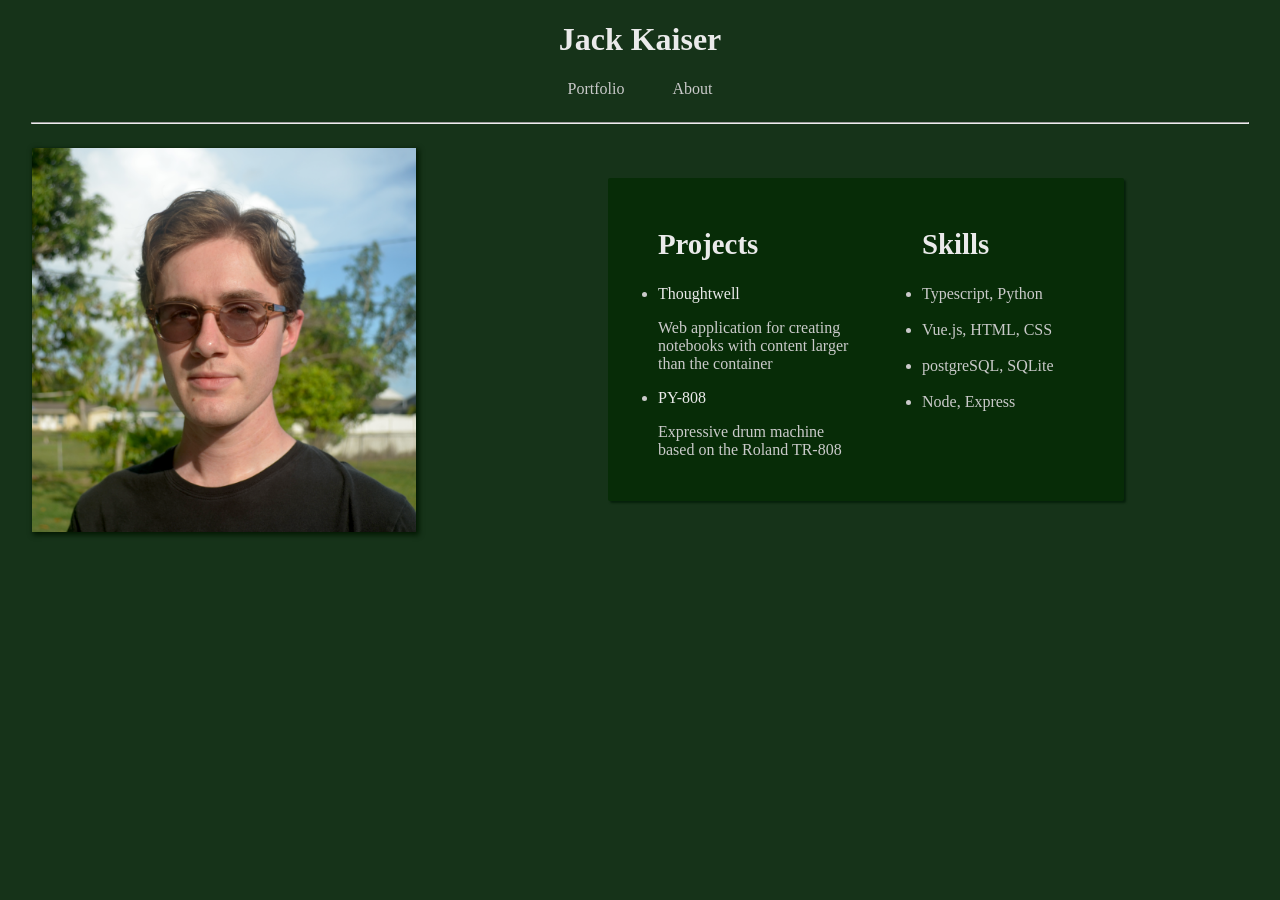
==== index.html @ 276056df "chore: refactor file structure" ====
<!DOCTYPE html>
<html lang="en">
    <head>
        <meta charset="UTF-8">
        <meta name="viewport" content="width=device-width, initial-scale=1.0">
        <title>Jack Kaiser</title>
        <link rel="stylesheet" href="./style/main.css">
        <link rel="stylesheet" href="./style/index.css">
    </head>
    <body>
        <div class="navBar"> 
            <a href="./index.html">
                <h1>Jack Kaiser</h1>
            </a>

            <div class="navElements">
                <a href="./portfolio.html">Portfolio</a>
                <a href="./about.html">About</a>
            </div>

            <hr>
        </div>

        
        <div class="homeContainer">
            <img src="./assets/headshot_github.png" class="headshot">
            
            <div class="profileContainer">

                <div class="contentCard">
                    <ul>
                        <h2>Projects</h2>
                        <li>
                            <a href="./portfolio.html" class="projectTitle">Thoughtwell</a>
                            <p>Web application for creating notebooks with content larger than the container</p>
                        </li>
                        <li>
                            <a href="./portfolio.html" class="projectTitle">PY-808</a>
                            <p>Expressive drum machine based on the Roland TR-808</p>
                        </li>
                    </ul>

                    <ul class="skills">
                        <h2>Skills</h2>
                        <li>Typescript, Python</li>
                        <br>
                        <li>Vue.js, HTML, CSS</li>
                        <br>
                        <li>postgreSQL, SQLite</li>
                        <br>
                        <li>Node, Express</li>
                    </ul>

                </div>

            </div>

        </div>



    </body>
</html>
---- style/main.css ----
:root {
    --primary-text-color: rgb(234, 234, 234);
    --secondary-text-color: rgb(202, 202, 202);
    --primary-content-card-background-color: rgb(7, 44, 7);
}

html , body {
    padding: 0;
    margin: 0;
}

html, body {
    background-color: rgb(22, 51, 25);
}

h1 {
    color: var(--primary-text-color);
}

h2 {
    color: var(--primary-text-color);
}

h3 {
    color: var(--primary-text-color);
}
p {
    color: var(--secondary-text-color);
}

a {
    text-decoration: none;
    color: var(--secondary-text-color);
}

hr {
    width: 95%;
    margin-top: 1.5rem;
    color: var(--primary-text-color);
}

.navBar {
    position: relative;
    display: flex;
    flex-direction: column;
    justify-content: center;
    align-items: center;
}

.navElements {
    display: flex;
    flex-direction: row;
    gap: 3rem;

    font-size: 1rem;
}
---- style/index.css ----
h2 {
    color: var(--primary-text-color);
    font-size: clamp(1rem, 1rem + 1dvw, 2rem);
}

p {
    color: var(--secondary-text-color);
}

li {
    color: var(--secondary-text-color);
}

ul {
    width: 15dvw;
}

.projectTitle {
    color: var(--primary-text-color);
}

.homeContainer {
    display: flex;
    flex-direction: row;
    align-items: top;
    justify-content: left;
    gap: 10rem;
}

.profileContainer {
    color: var(--primary-text-color);
    display: flex;
    flex-direction: row;
    align-items: center;
}

.headshot {
    height: auto;
    max-width: 60%; 
    width: 30%;
    margin: 1rem 2rem;
    object-fit: cover;

    box-shadow: 2px 2px 5px 1px rgb(3, 24, 2);
}

.contentCard {
    background-color: var(--primary-content-card-background-color);
    padding: 10px;
    border-radius: 2px;

    display: flex;
    flex-direction: row;
    gap: 2rem;

    box-shadow: 2px 2px 2px rgb(6, 33, 11);
}

@media (max-width: 915px) {
    .homeContainer {
        gap: 2rem;
    }
}

@media (max-width: 715px) {

    .headshot {
        display: none;
    }

    .homeContainer{
        justify-content: center;
        flex-direction: column;
    }

    .profileContainer {
        flex-direction: column;
    }

    .contentCard {
        flex-direction: column;
        justify-content: center;
        align-items: center;
        width: 80dvw;
        gap: 2rem;
    }

    ul {
        width: 60dvw;
    }
}

/* @media (max-width: 480px) {
    .homeContainer{
        justify-content: center;
        flex-direction: column;
    }

    .profileContainer {
        flex-direction: column;
    }

    .contentCard {
        flex-direction: column;
        justify-content: center;
        align-items: center;
        width: 80dvw;
        gap: 2rem;
    }

    ul {
        width: 60dvw;
    }

} */
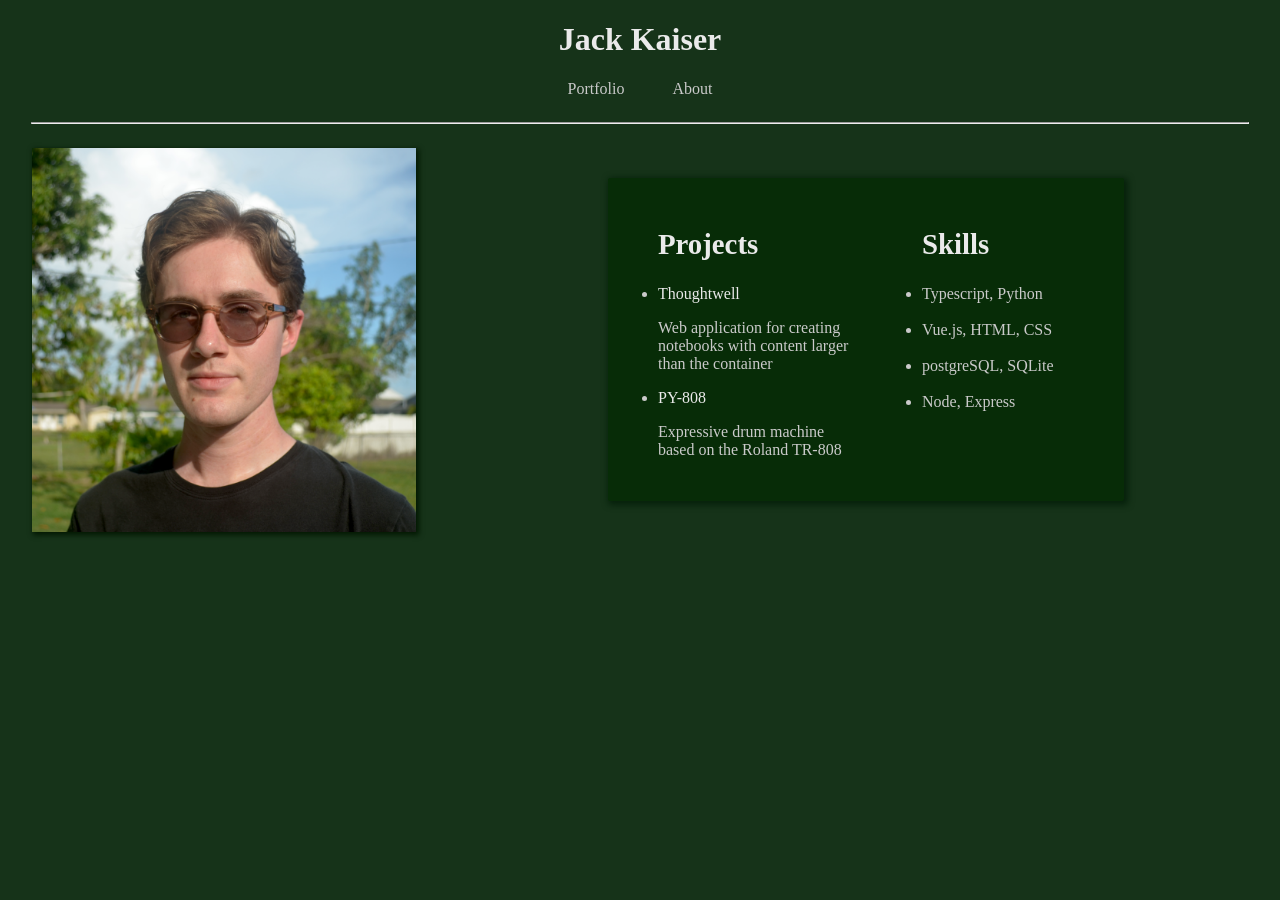
==== commit fc6defec: "feat: enhance portfolio page style" ====
--- a/index.html
+++ b/index.html
@@ -6,6 +6,7 @@
         <title>Jack Kaiser</title>
         <link rel="stylesheet" href="./style/main.css">
         <link rel="stylesheet" href="./style/index.css">
+        <link rel="icon" type="image/x-icon" href="./assets/jk logo favicon.svg">
     </head>
     <body>
         <div class="navBar"> 
--- a/style/main.css
+++ b/style/main.css
@@ -2,6 +2,7 @@
     --primary-text-color: rgb(234, 234, 234);
     --secondary-text-color: rgb(202, 202, 202);
     --primary-content-card-background-color: rgb(7, 44, 7);
+    --content-card-shadow: 2px 2px 6px 2px rgb(6, 33, 11);
 }
 
 html , body {
--- a/style/index.css
+++ b/style/index.css
@@ -53,7 +53,7 @@
     flex-direction: row;
     gap: 2rem;
 
-    box-shadow: 2px 2px 2px rgb(6, 33, 11);
+    box-shadow: var(--content-card-shadow);
 }
 
 @media (max-width: 915px) {
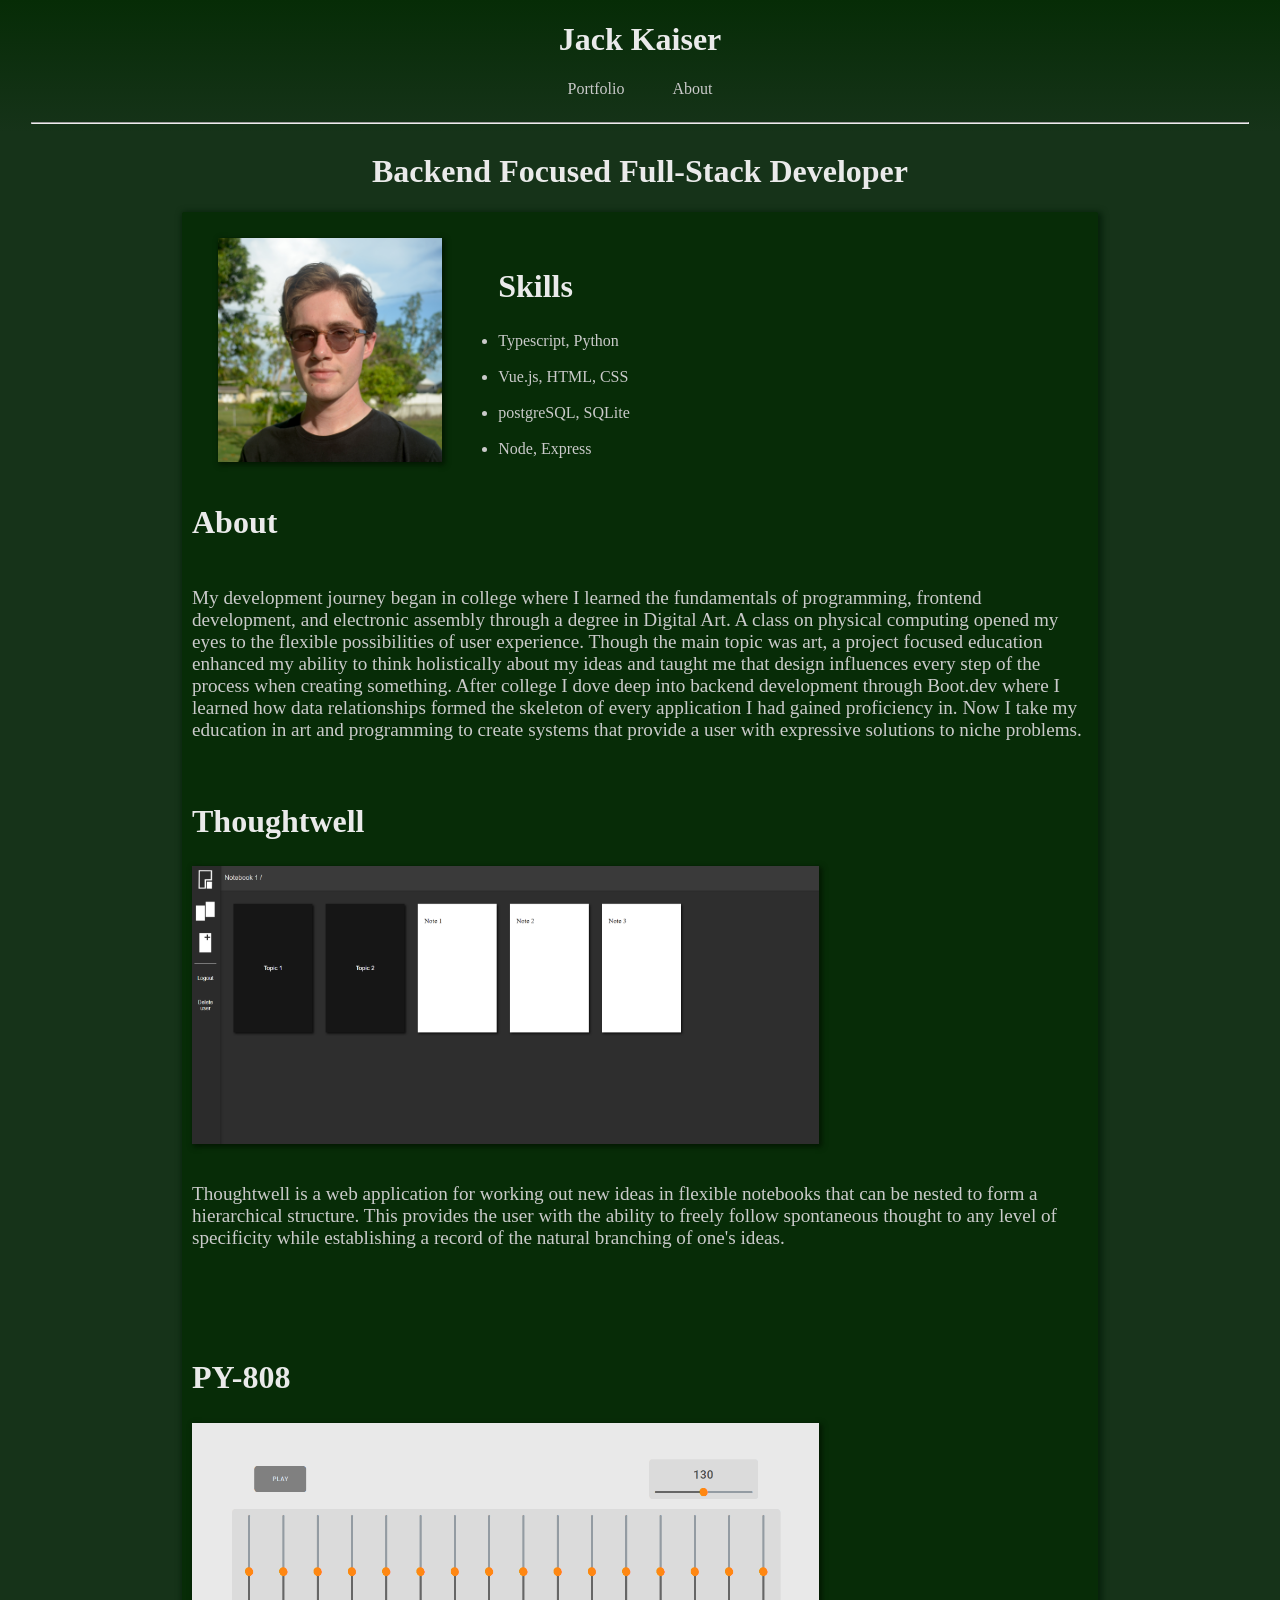
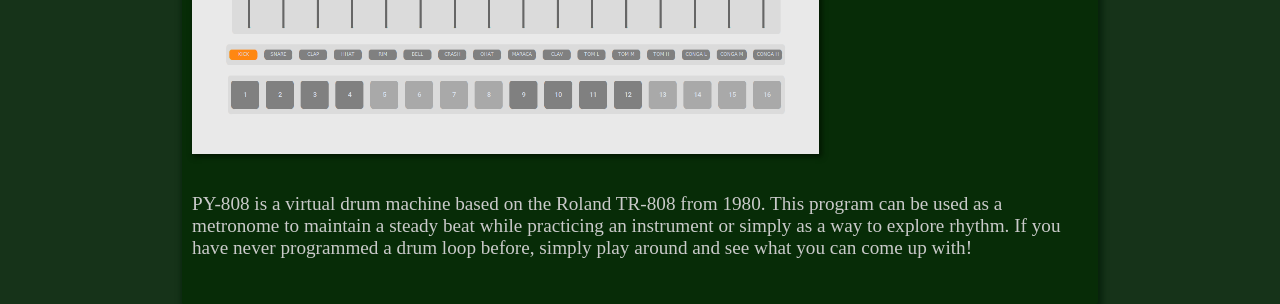
==== commit 03cb9026: "feat: restructure home page" ====
--- a/index.html
+++ b/index.html
@@ -6,6 +6,7 @@
         <title>Jack Kaiser</title>
         <link rel="stylesheet" href="./style/main.css">
         <link rel="stylesheet" href="./style/index.css">
+        <link rel="stylesheet" href="./style/portfolio.css">
         <link rel="icon" type="image/x-icon" href="./assets/jk logo favicon.svg">
     </head>
     <body>
@@ -23,40 +24,60 @@
         </div>
 
         
-        <div class="homeContainer">
-            <img src="./assets/headshot_github.png" class="headshot">
+        <!-- <div class="homeContainer"> -->
             
             <div class="profileContainer">
+                <h1>Backend Focused Full-Stack Developer</h1>
+                <div class="contentCard">
 
-                <div class="contentCard">
-                    <ul>
-                        <h2>Projects</h2>
-                        <li>
-                            <a href="./portfolio.html" class="projectTitle">Thoughtwell</a>
-                            <p>Web application for creating notebooks with content larger than the container</p>
-                        </li>
-                        <li>
-                            <a href="./portfolio.html" class="projectTitle">PY-808</a>
-                            <p>Expressive drum machine based on the Roland TR-808</p>
-                        </li>
-                    </ul>
+                    <div class="cardHeader">
+                        <img src="./assets/headshot_github.png" class="headshot">
 
-                    <ul class="skills">
-                        <h2>Skills</h2>
-                        <li>Typescript, Python</li>
-                        <br>
-                        <li>Vue.js, HTML, CSS</li>
-                        <br>
-                        <li>postgreSQL, SQLite</li>
-                        <br>
-                        <li>Node, Express</li>
-                    </ul>
+                        <ul>
+                            <h2>Skills</h2>
+                            <li>Typescript, Python</li>
+                            <br>
+                            <li>Vue.js, HTML, CSS</li>
+                            <br>
+                            <li>postgreSQL, SQLite</li>
+                            <br>
+                            <li>Node, Express</li>
+                        </ul>
+                    </div>
+
+                    <h2>About</h2>
+                    <p>My development journey began in college where I learned the fundamentals of programming, frontend development, and electronic assembly through a degree in Digital Art. A class on physical computing opened my eyes to the flexible possibilities of user experience. Though the main topic was art, a project focused education enhanced my ability to think holistically about my ideas and taught me that design influences every step of the process when creating something. After college I dove deep into backend development through Boot.dev where I learned how data relationships formed the skeleton of every application I had gained proficiency in. Now I take my education in art and programming to create systems that provide a user with expressive solutions to niche problems. </p>
+
+                    <!-- <h2>Portfolio</h2> -->
+                    <div class="portfolioContentContainer">
+                        <div class="projectCard">
+                            <h2>Thoughtwell</h2>
+                            <a href="https://github.com/JackKaiser1/thoughtwell" class="imgLink">
+                                <img class="thoughtwellImg" src="./assets/thoughtwell_demo_img.png" >
+                            </a>
+                            <!-- <hr> -->
+                            <p>Thoughtwell is a web application for working out new ideas in flexible notebooks that can be nested to form a hierarchical structure. This provides the user with the ability to freely follow spontaneous thought to any level of specificity while establishing a record of the natural branching of one's ideas.</p>
+                        </div>
+
+                        <div class="projectCard">
+                            <h2>PY-808</h2>
+                            <a href="https://github.com/JackKaiser1/py-808" class="imgLink">
+                                <img src="./assets/py808.png" class="py808Img">
+                            </a>
+                            <!-- <hr> -->
+                            <p>PY-808 is a virtual drum machine based on the Roland TR-808 from 1980. This program can be used as a metronome to maintain a steady beat while practicing an instrument or simply as a way to explore rhythm. If you have never programmed a drum loop before, simply play around and see what you can come up with!</p>
+
+                    </div>
+
+        </div>
+
+                    
 
                 </div>
 
             </div>
 
-        </div>
+        <!-- </div> -->
 
 
 
--- a/style/main.css
+++ b/style/main.css
@@ -3,6 +3,8 @@
     --secondary-text-color: rgb(202, 202, 202);
     --primary-content-card-background-color: rgb(7, 44, 7);
     --content-card-shadow: 2px 2px 6px 2px rgb(6, 33, 11);
+    --primary-background-color: rgb(22, 51, 25);
+    --secondary-background-color: rgb(6, 44, 6);
 }
 
 html , body {
@@ -16,10 +18,12 @@
 
 h1 {
     color: var(--primary-text-color);
+    
 }
 
 h2 {
     color: var(--primary-text-color);
+    font-size: clamp(1rem, 1rem + 1dvw, 2rem);
 }
 
 h3 {
@@ -27,6 +31,7 @@
 }
 p {
     color: var(--secondary-text-color);
+    font-size: clamp(1rem, 1.5vw, 2rem);
 }
 
 a {
@@ -46,6 +51,8 @@
     flex-direction: column;
     justify-content: center;
     align-items: center;
+
+    background-image: linear-gradient(to top, var(--primary-background-color), var(--secondary-background-color));
 }
 
 .navElements {
--- a/style/index.css
+++ b/style/index.css
@@ -1,19 +1,14 @@
-h2 {
-    color: var(--primary-text-color);
-    font-size: clamp(1rem, 1rem + 1dvw, 2rem);
-}
+
 
 p {
     color: var(--secondary-text-color);
+    font-size: clamp(1rem, 1.5vw, 2rem);
 }
 
 li {
     color: var(--secondary-text-color);
 }
 
-ul {
-    width: 15dvw;
-}
 
 .projectTitle {
     color: var(--primary-text-color);
@@ -21,7 +16,7 @@
 
 .homeContainer {
     display: flex;
-    flex-direction: row;
+    flex-direction: column;
     align-items: top;
     justify-content: left;
     gap: 10rem;
@@ -30,16 +25,16 @@
 .profileContainer {
     color: var(--primary-text-color);
     display: flex;
-    flex-direction: row;
+    flex-direction: column;
     align-items: center;
 }
 
 .headshot {
     height: auto;
-    max-width: 60%; 
-    width: 30%;
-    margin: 1rem 2rem;
-    object-fit: cover;
+    max-width: 100%; 
+    width: 50%;
+    margin: 1rem;
+    object-fit:cover;
 
     box-shadow: 2px 2px 5px 1px rgb(3, 24, 2);
 }
@@ -48,12 +43,23 @@
     background-color: var(--primary-content-card-background-color);
     padding: 10px;
     border-radius: 2px;
+    width: 70dvw;
 
     display: flex;
-    flex-direction: row;
-    gap: 2rem;
+    flex-direction: column;
+    align-items: left;
+    /* justify-content: center; */
+    /* gap: 2rem; */
 
     box-shadow: var(--content-card-shadow);
+}
+
+.cardHeader {
+    display: flex;
+    flex-direction: row;
+    align-items: center;
+    justify-content: center;
+    width: 50%;
 }
 
 @media (max-width: 915px) {
--- a/style/portfolio.css
+++ b/style/portfolio.css
@@ -0,0 +1,67 @@
+
+
+h2 {
+    font-size: clamp(2rem, 2vw, 3rem);
+}
+
+
+.portfolioContentContainer {
+    display: flex;
+    flex-direction: column;
+    align-items: left;
+    justify-content: baseline;
+    gap: 2rem;
+}
+
+.projectCard {
+    /* background-color: var(--primary-content-card-background-color); */
+    border-radius: 2px;
+    margin: clamp(1rem, 1vh, 2rem) 0;
+
+    width: 70dvw;
+
+    display: flex;
+    flex-direction: column;
+    align-items: left;
+
+    /* box-shadow: var(--content-card-shadow); */
+
+    --img-shadow: 2px 2px 5px 1px rgb(3, 24, 2);
+    --img-margin-botton: clamp(1rem, 1vh, 2rem);
+
+}
+
+.imgLink {
+    margin: 0;
+    padding: 0;
+    width: 70%;
+}
+
+.thoughtwellImg {
+    width: 100%;
+    margin-bottom: var(--img-margin-botton);
+    box-shadow: var(--img-shadow);
+    transition: transform 0.2s;
+}
+
+    .thoughtwellImg:hover {
+        transform: scale(1.05);
+    }
+
+.py808Img {
+    width: 100%;
+    margin-bottom: var(--img-margin-botton);
+    box-shadow: var(--img-shadow);
+    transition: transform 0.2s;
+}
+
+    .py808Img:hover {
+        transform: scale(1.05);
+    }
+
+
+@media (max-width: 715px) {
+    .projectCard {
+        width: 80dvw;
+    }
+}
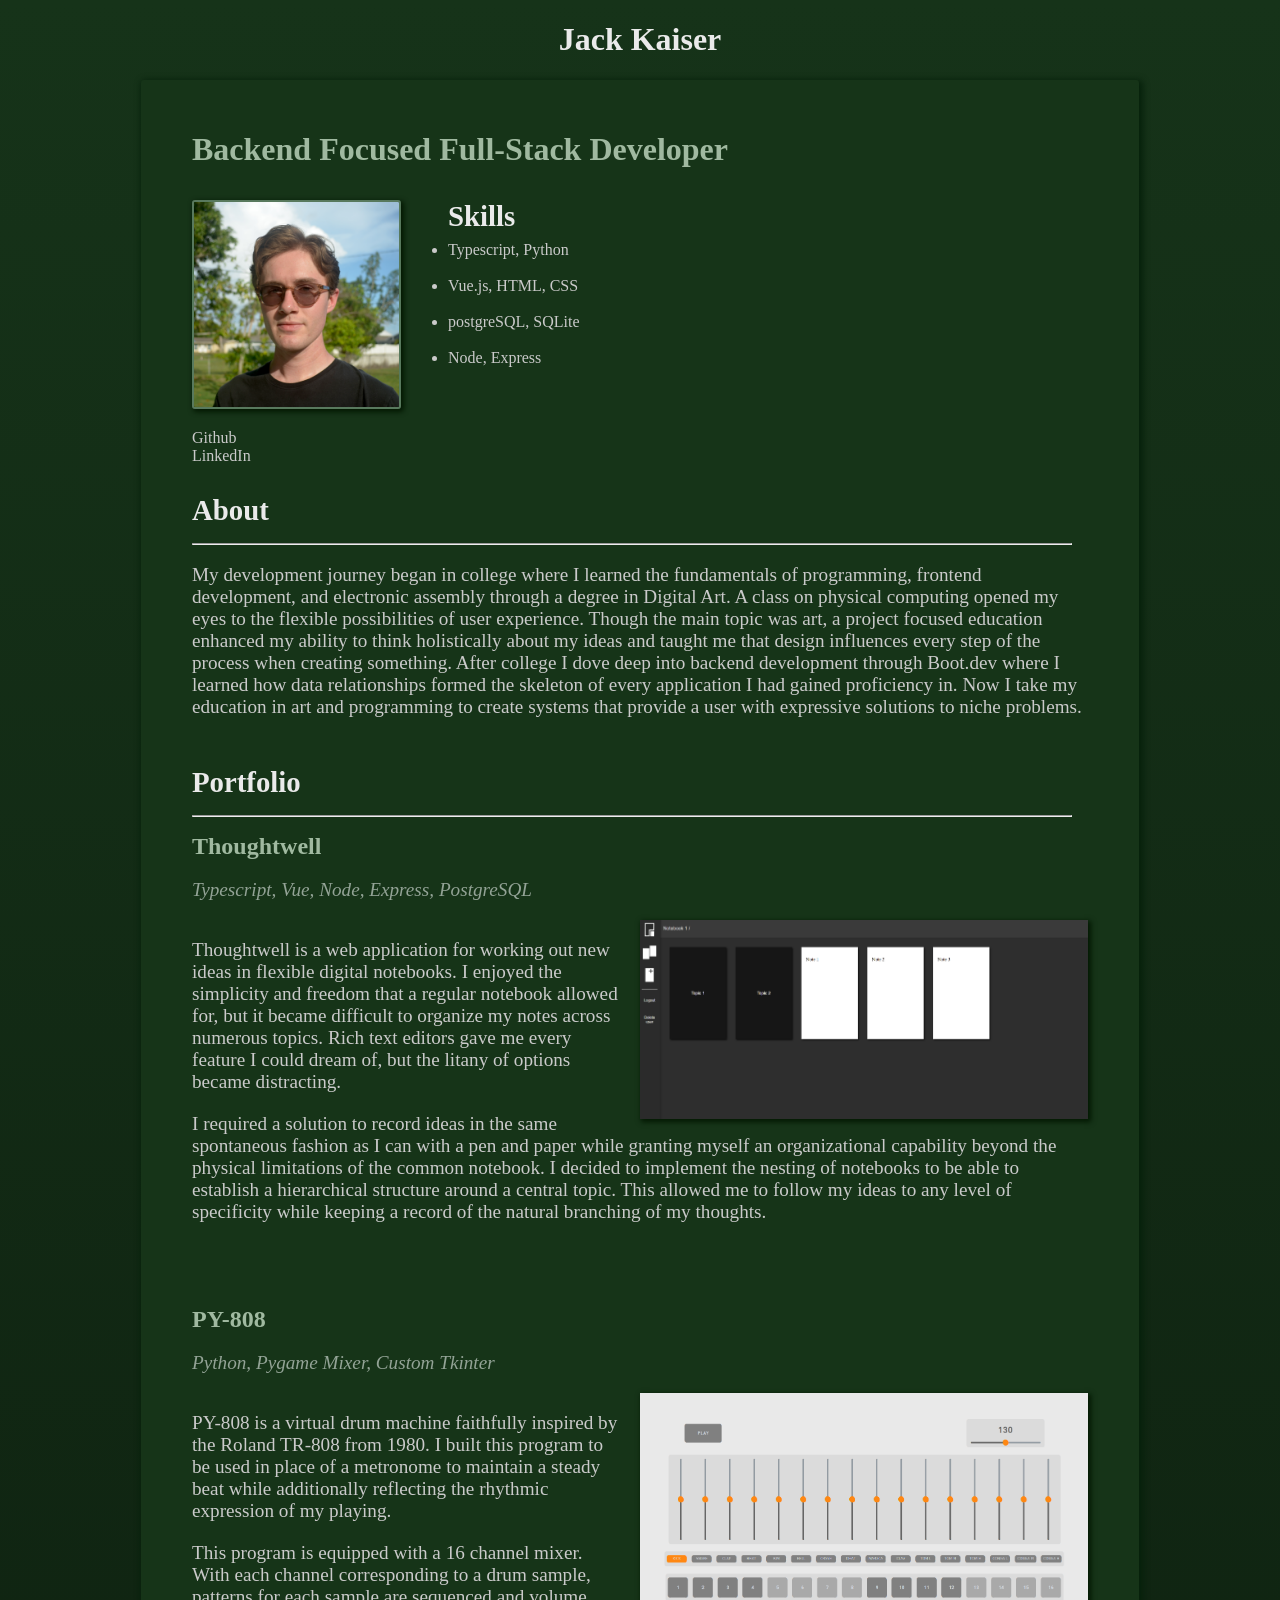
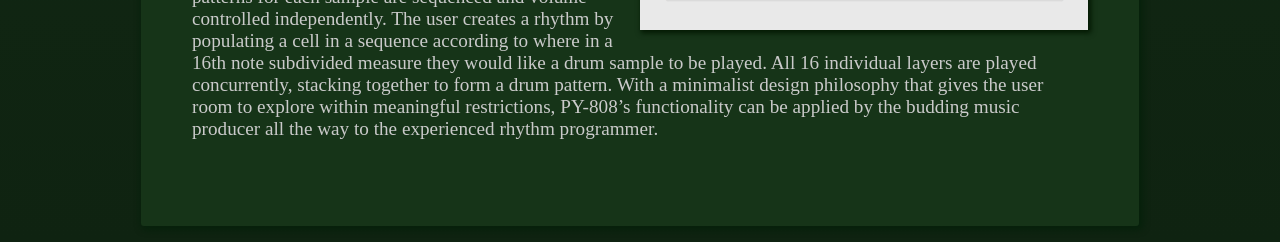
==== commit f7774efc: "feat: enhance home page style" ====
--- a/index.html
+++ b/index.html
@@ -15,26 +15,26 @@
                 <h1>Jack Kaiser</h1>
             </a>
 
-            <div class="navElements">
-                <a href="./portfolio.html">Portfolio</a>
-                <a href="./about.html">About</a>
-            </div>
-
-            <hr>
+            <!-- <hr> -->
         </div>
 
         
-        <!-- <div class="homeContainer"> -->
             
             <div class="profileContainer">
-                <h1>Backend Focused Full-Stack Developer</h1>
                 <div class="contentCard">
-
+                    
+                    <h2>Backend Focused Full-Stack Developer</h2>
                     <div class="cardHeader">
-                        <img src="./assets/headshot_github.png" class="headshot">
+                        <div class="headShotContainer">
+                            <img src="./assets/headshot_github.png" class="headshot">
+                            <br>
+                            <a href="https://github.com/JackKaiser1" class="contactLinks">Github</a>
+                            <br>
+                            <a href="https://www.linkedin.com/in/jack-kaiser-57865a249/" class="contactLinks">LinkedIn</a>
+                        </div>
 
                         <ul>
-                            <h2>Skills</h2>
+                            <h3 class="skills">Skills</h3>
                             <li>Typescript, Python</li>
                             <br>
                             <li>Vue.js, HTML, CSS</li>
@@ -45,41 +45,41 @@
                         </ul>
                     </div>
 
-                    <h2>About</h2>
+                    
+
+                    <h3>About</h3>
+                    <hr>
                     <p>My development journey began in college where I learned the fundamentals of programming, frontend development, and electronic assembly through a degree in Digital Art. A class on physical computing opened my eyes to the flexible possibilities of user experience. Though the main topic was art, a project focused education enhanced my ability to think holistically about my ideas and taught me that design influences every step of the process when creating something. After college I dove deep into backend development through Boot.dev where I learned how data relationships formed the skeleton of every application I had gained proficiency in. Now I take my education in art and programming to create systems that provide a user with expressive solutions to niche problems. </p>
 
-                    <!-- <h2>Portfolio</h2> -->
+                    <h3>Portfolio</h3>
+                    <hr>
                     <div class="portfolioContentContainer">
                         <div class="projectCard">
-                            <h2>Thoughtwell</h2>
-                            <a href="https://github.com/JackKaiser1/thoughtwell" class="imgLink">
-                                <img class="thoughtwellImg" src="./assets/thoughtwell_demo_img.png" >
-                            </a>
-                            <!-- <hr> -->
-                            <p>Thoughtwell is a web application for working out new ideas in flexible notebooks that can be nested to form a hierarchical structure. This provides the user with the ability to freely follow spontaneous thought to any level of specificity while establishing a record of the natural branching of one's ideas.</p>
+                            <h4>Thoughtwell</h4>
+                            <p class="techstack">Typescript, Vue, Node, Express, PostgreSQL</p>
+                            <div class="projectContent">
+                                <a href="https://github.com/JackKaiser1/thoughtwell" class="imgLink">
+                                    <img class="portfolioImg" src="./assets/thoughtwell_demo_img.png" >
+                                </a>
+                                <p>Thoughtwell is a web application for working out new ideas in flexible digital notebooks. I enjoyed the simplicity and freedom that a regular notebook allowed for, but it became difficult to organize my notes across numerous topics.  Rich text editors gave me every feature I could dream of, but the litany of options became distracting.</p>
+                                <p>I required a solution to record ideas in the same spontaneous fashion as I can with a pen and paper while granting myself an organizational capability beyond the physical limitations of the common notebook. I decided to implement the nesting of notebooks to be able to establish a hierarchical structure around a central topic.  This allowed me to follow my ideas to any level of specificity while keeping a record of the natural branching of my thoughts.</p>
+                            </div>
                         </div>
 
                         <div class="projectCard">
-                            <h2>PY-808</h2>
-                            <a href="https://github.com/JackKaiser1/py-808" class="imgLink">
-                                <img src="./assets/py808.png" class="py808Img">
-                            </a>
-                            <!-- <hr> -->
-                            <p>PY-808 is a virtual drum machine based on the Roland TR-808 from 1980. This program can be used as a metronome to maintain a steady beat while practicing an instrument or simply as a way to explore rhythm. If you have never programmed a drum loop before, simply play around and see what you can come up with!</p>
+                            <h4>PY-808</h4>
+                            <p class="techstack">Python, Pygame Mixer, Custom Tkinter</p>
+                            <div class="projectContent">
+                                <a href="https://github.com/JackKaiser1/py-808" class="imgLink">
+                                    <img src="./assets/py808.png" class="portfolioImg">
+                                </a>
+                                <p>PY-808 is a virtual drum machine faithfully inspired by the Roland TR-808 from 1980. I built this program to be used in place of a metronome to maintain a steady beat while additionally reflecting the rhythmic expression of my playing.</p>
+                                <p>This program is equipped with a 16 channel mixer.  With each channel corresponding to a drum sample, patterns for each sample are sequenced and volume controlled independently. The user creates a rhythm by populating a cell in a sequence according to where in a 16th note subdivided measure they would like a drum sample to be played. All 16 individual layers are played concurrently, stacking together to form a drum pattern. With a minimalist design philosophy that gives the user room to explore within meaningful restrictions, PY-808’s functionality can be applied by the budding music producer all the way to the experienced rhythm programmer. </p>
+                            </div>
 
                     </div>
-
-        </div>
-
-                    
-
                 </div>
 
             </div>
-
-        <!-- </div> -->
-
-
-
     </body>
 </html>
--- a/style/main.css
+++ b/style/main.css
@@ -1,19 +1,25 @@
 :root {
     --primary-text-color: rgb(234, 234, 234);
     --secondary-text-color: rgb(202, 202, 202);
-    --primary-content-card-background-color: rgb(7, 44, 7);
+    --tertiary-text-color: rgb(160, 185, 160);
+
+    --primary-content-card-background-color: rgb(22, 52, 24);
     --content-card-shadow: 2px 2px 6px 2px rgb(6, 33, 11);
+
     --primary-background-color: rgb(22, 51, 25);
-    --secondary-background-color: rgb(6, 44, 6);
+    --secondary-background-color: rgb(15, 35, 17);
+
+
 }
 
-html , body {
+html, body {
     padding: 0;
     margin: 0;
 }
 
 html, body {
     background-color: rgb(22, 51, 25);
+    background-image: linear-gradient(to bottom, rgb(22, 51, 25), rgb(15, 35, 17));
 }
 
 h1 {
@@ -22,13 +28,24 @@
 }
 
 h2 {
-    color: var(--primary-text-color);
-    font-size: clamp(1rem, 1rem + 1dvw, 2rem);
-}
+    color: var(--tertiary-text-color);
+    font-size: clamp(1rem, 2.5vw, 5rem);
+    margin: 0;
+    margin-bottom: clamp(2rem, 0.5vh, 3rem);
+}   
 
 h3 {
     color: var(--primary-text-color);
+    font-size: clamp(1rem, 1rem + 1dvw, 2rem);
+    margin-bottom: 1rem;
 }
+
+h4 {
+    color: var(--tertiary-text-color);
+    font-size: clamp(0.8rem, 0.8rem + 1dvw, 1.5rem);
+    margin: 0;
+}
+
 p {
     color: var(--secondary-text-color);
     font-size: clamp(1rem, 1.5vw, 2rem);
@@ -40,8 +57,9 @@
 }
 
 hr {
-    width: 95%;
-    margin-top: 1.5rem;
+    padding: 0;
+    width: 98%;
+    margin: 0;
     color: var(--primary-text-color);
 }
 
@@ -52,7 +70,7 @@
     justify-content: center;
     align-items: center;
 
-    background-image: linear-gradient(to top, var(--primary-background-color), var(--secondary-background-color));
+    /* background-image: linear-gradient(to top, var(--primary-background-color), var(--secondary-background-color)); */
 }
 
 .navElements {
--- a/style/index.css
+++ b/style/index.css
@@ -3,6 +3,13 @@
 p {
     color: var(--secondary-text-color);
     font-size: clamp(1rem, 1.5vw, 2rem);
+}
+
+ul {
+    width: 100%;
+    margin: 0;
+    padding: 0;
+    display: block;
 }
 
 li {
@@ -14,13 +21,13 @@
     color: var(--primary-text-color);
 }
 
-.homeContainer {
+/* .homeContainer {
     display: flex;
     flex-direction: column;
     align-items: top;
     justify-content: left;
     gap: 10rem;
-}
+} */
 
 .profileContainer {
     color: var(--primary-text-color);
@@ -29,21 +36,31 @@
     align-items: center;
 }
 
+.skills {
+    margin: 0;
+    margin-bottom: 0.5rem;
+}
+
 .headshot {
     height: auto;
     max-width: 100%; 
-    width: 50%;
-    margin: 1rem;
+    width: 80%;
+    margin-bottom: 1rem;
     object-fit:cover;
+    border: solid;
+    border-width: 2px;
+    border-radius: 3px;
+    border-color: rgb(88, 121, 93);
 
     box-shadow: 2px 2px 5px 1px rgb(3, 24, 2);
 }
 
 .contentCard {
     background-color: var(--primary-content-card-background-color);
-    padding: 10px;
-    border-radius: 2px;
+    padding: 4dvw;
+    border-radius: 3px;
     width: 70dvw;
+    margin-bottom: 1rem;
 
     display: flex;
     flex-direction: column;
@@ -57,10 +74,24 @@
 .cardHeader {
     display: flex;
     flex-direction: row;
-    align-items: center;
-    justify-content: center;
-    width: 50%;
+    align-items: start;
+    justify-content: left;
+    width: 100%;
+    /* gap: 5rem; */
 }
+
+.headShotContainer {
+    width: 40%;
+    display: block;
+    margin: 0;
+    padding: 0;
+}
+.contactLinks {
+    width: 10px;
+}
+
+
+
 
 @media (max-width: 915px) {
     .homeContainer {
@@ -70,13 +101,19 @@
 
 @media (max-width: 715px) {
 
+
     .headshot {
-        display: none;
+        width: 100%;
     }
 
-    .homeContainer{
-        justify-content: center;
-        flex-direction: column;
+    .headShotContainer{
+        width: 50%;
+    }
+
+    .cardHeader {
+        flex-direction: row;
+        align-items: left;
+        gap: 2rem;
     }
 
     .profileContainer {
@@ -86,9 +123,9 @@
     .contentCard {
         flex-direction: column;
         justify-content: center;
-        align-items: center;
+        align-items: left;
         width: 80dvw;
-        gap: 2rem;
+        /* gap: 2rem; */
     }
 
     ul {
@@ -96,26 +133,3 @@
     }
 }
 
-/* @media (max-width: 480px) {
-    .homeContainer{
-        justify-content: center;
-        flex-direction: column;
-    }
-
-    .profileContainer {
-        flex-direction: column;
-    }
-
-    .contentCard {
-        flex-direction: column;
-        justify-content: center;
-        align-items: center;
-        width: 80dvw;
-        gap: 2rem;
-    }
-
-    ul {
-        width: 60dvw;
-    }
-
-} */
--- a/style/portfolio.css
+++ b/style/portfolio.css
@@ -1,8 +1,8 @@
 
 
-h2 {
+/* h2 {
     font-size: clamp(2rem, 2vw, 3rem);
-}
+} */
 
 
 .portfolioContentContainer {
@@ -34,34 +34,45 @@
 .imgLink {
     margin: 0;
     padding: 0;
-    width: 70%;
+    width: 100%;
 }
 
-.thoughtwellImg {
-    width: 100%;
+.portfolioImg {
+    width: 50%;
     margin-bottom: var(--img-margin-botton);
+    margin-left: 1rem;
     box-shadow: var(--img-shadow);
     transition: transform 0.2s;
+    float: right;
 }
 
-    .thoughtwellImg:hover {
+    .portfolioImg:hover {
         transform: scale(1.05);
     }
 
-.py808Img {
-    width: 100%;
-    margin-bottom: var(--img-margin-botton);
-    box-shadow: var(--img-shadow);
-    transition: transform 0.2s;
+.projectDescription {
+    width: 50%;
 }
 
-    .py808Img:hover {
-        transform: scale(1.05);
-    }
 
+.projectContent {
+    height: auto;
+}
+
+.techstack {
+    color: rgb(147, 163, 150);
+    font-style: italic;
+}
 
 @media (max-width: 715px) {
     .projectCard {
         width: 80dvw;
     }
+
+    .portfolioImg {
+        width: 60%;
+        margin: 0;
+        margin-left: 0.6rem;
+        float: right;
+    }
 }
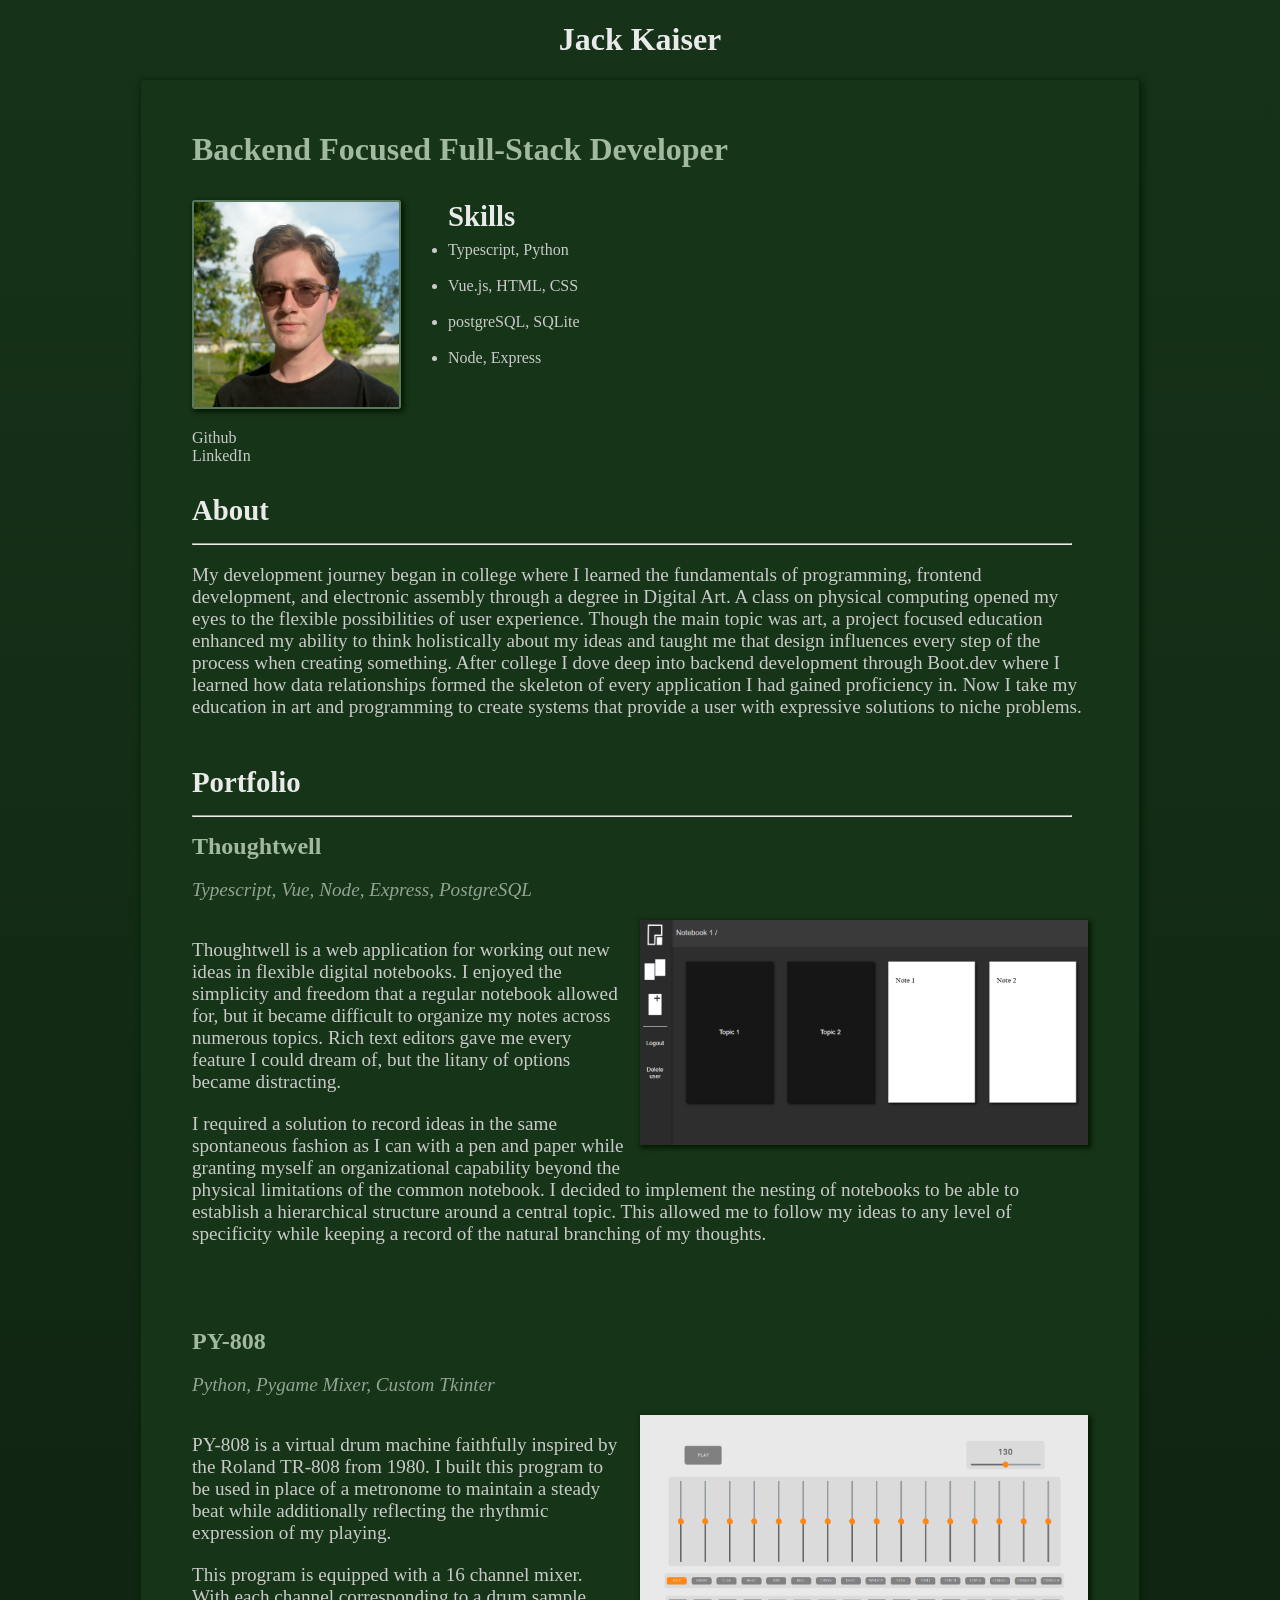
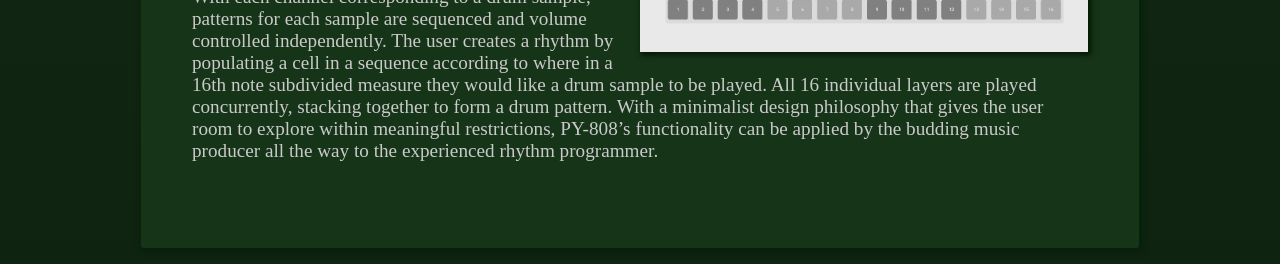
==== commit 195c48fa: "feat: add link to project title - alter a and h4 style" ====
--- a/index.html
+++ b/index.html
@@ -55,7 +55,9 @@
                     <hr>
                     <div class="portfolioContentContainer">
                         <div class="projectCard">
-                            <h4>Thoughtwell</h4>
+                            <a class=".projectTitleLink"  href="https://github.com/JackKaiser1/thoughtwell">
+                                <h4>Thoughtwell</h4>
+                            </a>
                             <p class="techstack">Typescript, Vue, Node, Express, PostgreSQL</p>
                             <div class="projectContent">
                                 <a href="https://github.com/JackKaiser1/thoughtwell" class="imgLink">
@@ -67,7 +69,9 @@
                         </div>
 
                         <div class="projectCard">
-                            <h4>PY-808</h4>
+                            <a href="https://github.com/JackKaiser1/py-808">
+                                <h4>PY-808</h4>
+                            </a>
                             <p class="techstack">Python, Pygame Mixer, Custom Tkinter</p>
                             <div class="projectContent">
                                 <a href="https://github.com/JackKaiser1/py-808" class="imgLink">
--- a/style/main.css
+++ b/style/main.css
@@ -44,7 +44,12 @@
     color: var(--tertiary-text-color);
     font-size: clamp(0.8rem, 0.8rem + 1dvw, 1.5rem);
     margin: 0;
+    transition: color 0.2s;
 }
+
+    h4:hover {
+        color: rgb(182, 237, 182);
+    }
 
 p {
     color: var(--secondary-text-color);
@@ -54,7 +59,12 @@
 a {
     text-decoration: none;
     color: var(--secondary-text-color);
+    transition: color 0.2s;
 }
+
+    a:hover {
+        color:white;
+    }
 
 hr {
     padding: 0;
